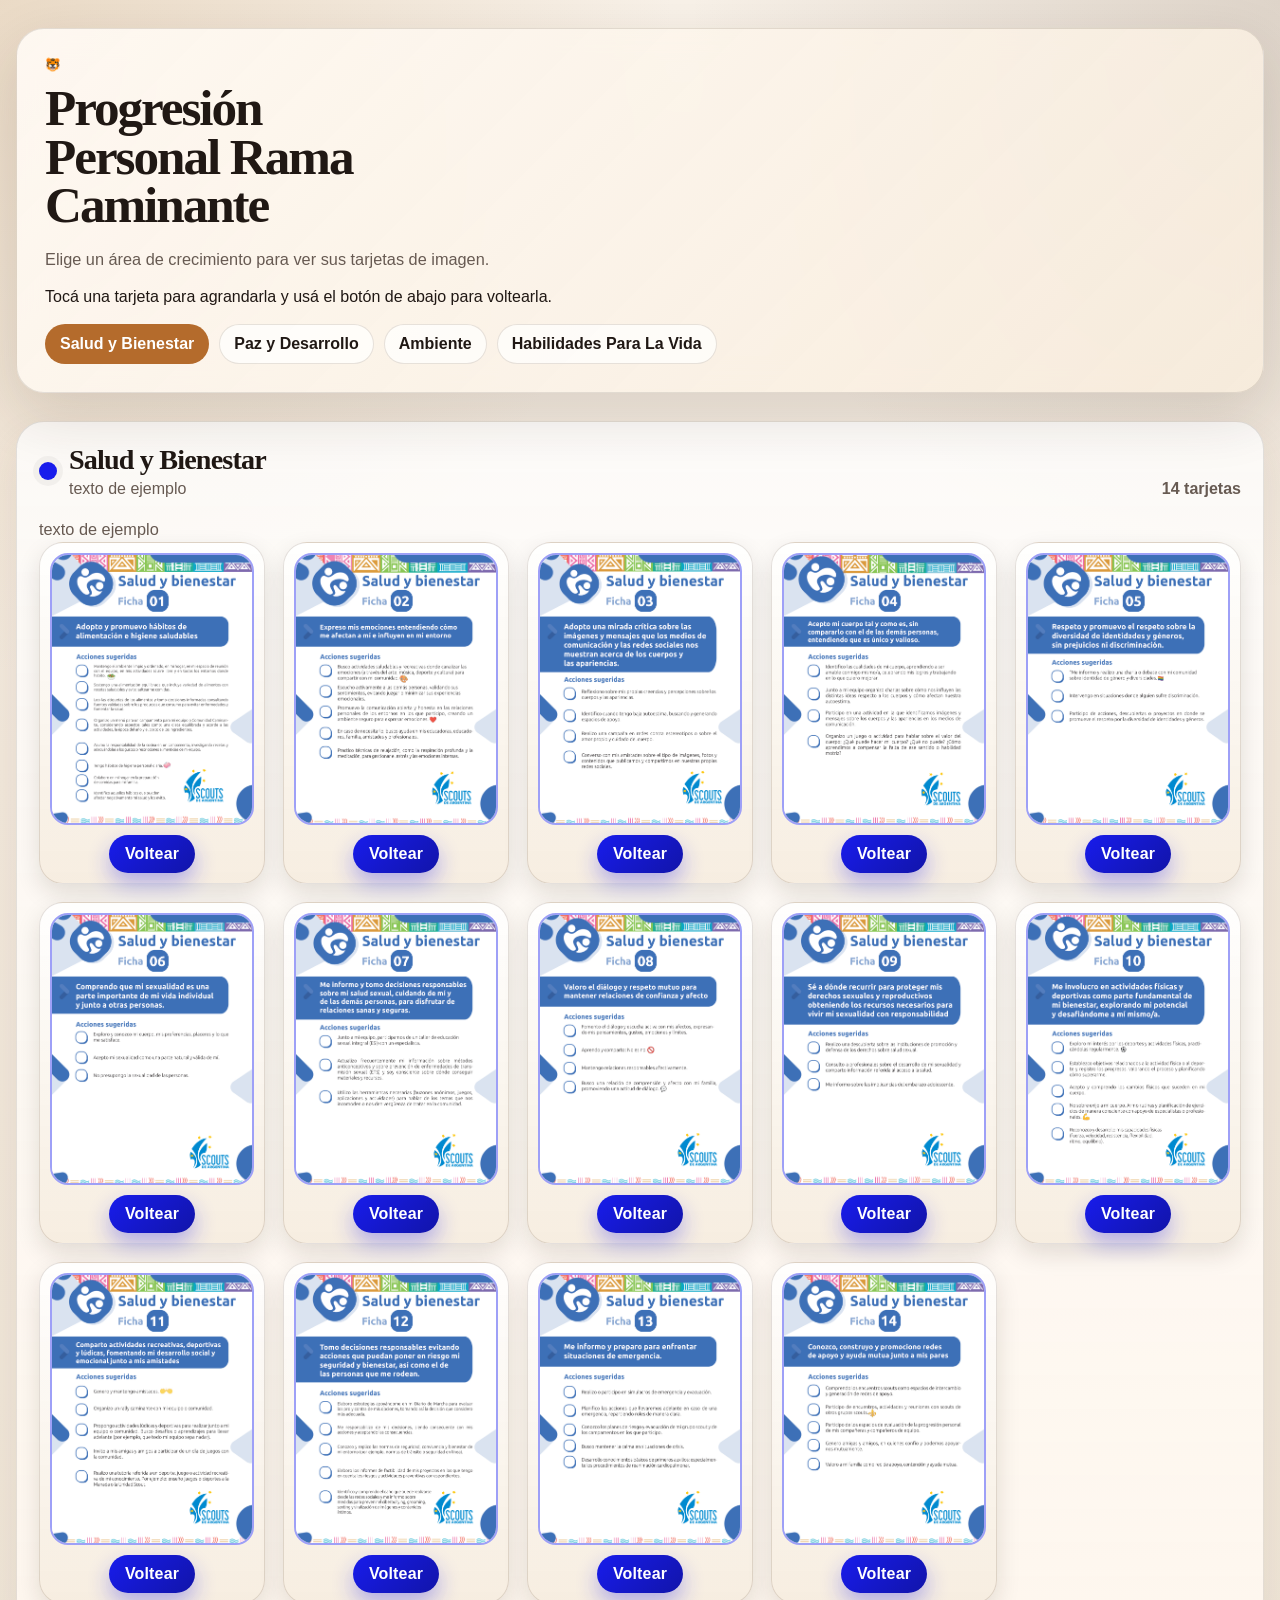
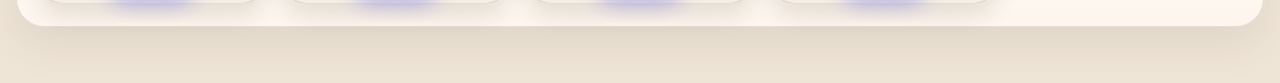
==== index.html @ 853410f5 "Version 1.0" ====
<!DOCTYPE html>
<html lang="es">
<head>
    <link rel="shortcut icon" href="bruja.ico">
    <meta charset="UTF-8">
    <meta name="viewport" content="width=device-width, initial-scale=1.0">
    <title>Tarjetas de Progresión</title>
    <link rel="stylesheet" href="styles.css">
</head>
<body>
    <div class="page-shell">
        <header class="hero">
            <div class="hero-copy">
                <p class="eyebrow">🐯</p>
                <h1>Progresión Personal Rama Caminante</h1>
                <p class="hero-text">
                    Elige un área de crecimiento para ver sus tarjetas de imagen.
                <p>    Tocá una tarjeta para agrandarla y usá el botón de abajo para voltearla.
                </p>
                <div class="filter-bar" id="categoryFilters" aria-label="Filtros por categoría">

                </div>
            </div>
        </header>

        <main id="categories" class="categories-grid" aria-label="Tarjetas por categoría">

        </main>
    </div>

    <div id="fullscreenBackdrop" class="fullscreen-backdrop" hidden></div>

    <script src="app.js"></script>
</body>
</html>
---- styles.css ----
:root {
  color-scheme: light;
  --bg: #6596f0;
  --bg-accent: #262ea3;
  --surface: rgba(255, 251, 246, 0.88);
  --surface-strong: #fffaf3;
  --text: #201814;
  --muted: #675a52;
  --border: rgba(47, 33, 25, 0.12);
  --shadow: 0 22px 60px rgba(53, 35, 23, 0.14);
  --radius-xl: 28px;
  --radius-lg: 22px;
  --radius-md: 16px;
  --page-width: 1320px;
}

* {
  box-sizing: border-box;
}

html {
  scroll-behavior: smooth;
}

body {
  margin: 0;
  min-height: 100vh;
  color: var(--text);
  font-family: "Trebuchet MS", "Segoe UI", sans-serif;
  background:
    radial-gradient(circle at top left, rgba(186, 138, 78, 0.22), transparent 32%),
    radial-gradient(circle at top right, rgba(104, 80, 60, 0.18), transparent 28%),
    linear-gradient(180deg, #f8f1e8 0%, #f2e8dc 45%, #efe5d7 100%);
}

body.has-fullscreen-card {
  overflow: hidden;
}

body::before {
  content: "";
  position: fixed;
  inset: 0;
  pointer-events: none;
  background-image: linear-gradient(rgba(255, 255, 255, 0.12) 1px, transparent 1px), linear-gradient(90deg, rgba(255, 255, 255, 0.12) 1px, transparent 1px);
  background-size: 40px 40px;
  mask-image: linear-gradient(180deg, rgba(0, 0, 0, 0.18), transparent 80%);
  opacity: 0.5;
}

.page-shell {
  width: min(var(--page-width), calc(100% - 32px));
  margin: 0 auto;
  padding: 28px 0 56px;
}

.hero {
  display: grid;
  grid-template-columns: 1fr;
  gap: 24px;
  align-items: start;
  padding: 28px;
  border: 1px solid var(--border);
  border-radius: var(--radius-xl);
  background: linear-gradient(135deg, rgba(255, 250, 244, 0.92), rgba(248, 236, 220, 0.84));
  box-shadow: var(--shadow);
  backdrop-filter: blur(14px);
}

.eyebrow {
  margin: 0 0 12px;
  text-transform: uppercase;
  letter-spacing: 0.18em;
  font-size: 0.78rem;
  color: #7b5b35;
  font-weight: 700;
}

.hero h1 {
  margin: 0;
  max-width: 14ch;
  font-family: "Georgia", "Times New Roman", serif;
  font-size: clamp(2.3rem, 4vw, 4.7rem);
  line-height: 0.95;
  letter-spacing: -0.04em;
}

.hero-text {
  max-width: 60ch;
  margin: 16px 0 0;
  color: var(--muted);
  font-size: 1.02rem;
  line-height: 1.6;
}

.filter-bar {
  display: flex;
  flex-wrap: wrap;
  gap: 10px;
  margin-top: 18px;
}

.filter-button {
  appearance: none;
  border: 1px solid rgba(86, 56, 31, 0.14);
  background: rgba(255, 255, 255, 0.72);
  color: var(--text);
  border-radius: 999px;
  padding: 10px 14px;
  font: inherit;
  font-weight: 700;
  cursor: pointer;
  transition: transform 0.18s ease, background 0.18s ease, color 0.18s ease, box-shadow 0.18s ease;
}

.filter-button:hover,
.filter-button:focus-visible {
  transform: translateY(-1px);
  box-shadow: 0 10px 20px rgba(68, 44, 24, 0.08);
}

.filter-button.is-active {
  background: var(--accent, #b46b2c);
  color: #fff;
  border-color: transparent;
}

.hero-stats {
  display: grid;
  grid-template-columns: repeat(3, minmax(0, 1fr));
  gap: 12px;
}

.hero-stats article {
  padding: 16px 14px;
  border-radius: var(--radius-md);
  background: rgba(255, 255, 255, 0.72);
  border: 1px solid rgba(80, 53, 31, 0.1);
  text-align: center;
}

.hero-stats strong {
  display: block;
  font-size: clamp(1.4rem, 2.2vw, 2.3rem);
  line-height: 1;
}

.hero-stats span {
  display: block;
  margin-top: 6px;
  color: var(--muted);
  font-size: 0.92rem;
}

.categories-grid {
  display: grid;
  gap: 24px;
  margin-top: 28px;
}

.category {
  padding: 22px;
  border-radius: var(--radius-xl);
  border: 1px solid var(--border);
  background: linear-gradient(180deg, rgba(255, 255, 255, 0.78), rgba(255, 248, 240, 0.92));
  box-shadow: 0 18px 42px rgba(83, 54, 31, 0.09);
}

.category[hidden] {
  display: none;
}

.category-header {
  display: flex;
  justify-content: space-between;
  align-items: end;
  gap: 18px;
  margin-bottom: 18px;
}

.category-title {
  display: flex;
  align-items: center;
  gap: 12px;
}

.category-title h2 {
  margin: 0;
  font-family: "Georgia", "Times New Roman", serif;
  font-size: clamp(1.5rem, 2.2vw, 2.2rem);
  letter-spacing: -0.03em;
}

.category-title p {
  margin: 4px 0 0;
  color: var(--muted);
}

.category-badge {
  width: 18px;
  height: 18px;
  border-radius: 50%;
  flex: none;
  box-shadow: 0 0 0 6px rgba(0, 0, 0, 0.04);
}

.category-count {
  margin: 0;
  color: var(--muted);
  font-weight: 700;
}

.cards {
  display: grid;
  grid-template-columns: repeat(5, minmax(0, 1fr));
  gap: 18px;
}

.card-wrap {
  position: relative;
  display: flex;
  flex-direction: column;
  gap: 10px;
  padding: 10px;
  border-radius: 24px;
  background: linear-gradient(180deg, rgba(255, 255, 255, 0.86), rgba(246, 236, 223, 0.92));
  border: 1px solid rgba(73, 47, 27, 0.15);
  box-shadow: 0 10px 24px rgba(35, 21, 12, 0.12);
  transform-origin: center;
  transition: transform 0.25s ease, box-shadow 0.25s ease;
}

.card-wrap.is-expanded {
  transform: scale(1.07);
  z-index: 12;
  box-shadow: 0 22px 36px rgba(38, 23, 14, 0.2);
}

.card-wrap.is-fullscreen {
  position: fixed;
  inset: 14px;
  margin: auto;
  width: min(92vw, calc(94vh * var(--media-ratio, 0.75)));
  height: min(94vh, calc(92vw / var(--media-ratio, 0.75)));
  z-index: 1100;
  display: grid;
  grid-template-rows: 1fr auto;
  gap: 14px;
  padding: 14px;
  border-radius: 28px;
  background: rgba(250, 244, 236, 0.98);
  box-shadow: 0 30px 70px rgba(0, 0, 0, 0.38);
}

.card-wrap.is-fullscreen .card-visual {
  height: 100%;
}

.card-visual {
  appearance: none;
  border: 0;
  background: transparent;
  padding: 0;
  border-radius: 18px;
  cursor: pointer;
  perspective: 1000px;
}

.card-3d {
  position: relative;
  width: 100%;
  aspect-ratio: 3 / 4;
  border-radius: 18px;
  transform-style: preserve-3d;
  transition: transform 0.6s ease;
}

.card-wrap.is-flipped .card-3d {
  transform: rotateY(180deg);
}

.card-face {
  position: absolute;
  inset: 0;
  border-radius: 18px;
  backface-visibility: hidden;
  overflow: hidden;
  border: 2px solid color-mix(in srgb, var(--accent) 42%, white);
}

.card-face img {
  width: 100%;
  height: 100%;
  object-fit: cover;
  display: block;
}

.card-wrap.is-fullscreen .card-3d {
  height: 100%;
  aspect-ratio: auto;
}

.card-wrap.is-fullscreen .card-face img {
  object-fit: contain;
  background: transparent;
}

.card-back {
  transform: rotateY(180deg);
}

.card-footer {
  display: flex;
  justify-content: center;
}

.flip-button {
  appearance: none;
  border: none;
  cursor: pointer;
  padding: 10px 16px;
  border-radius: 999px;
  color: #fff;
  background: linear-gradient(135deg, var(--accent), color-mix(in srgb, var(--accent) 72%, black));
  box-shadow: 0 10px 22px color-mix(in srgb, var(--accent) 32%, transparent);
  font: inherit;
  font-weight: 700;
  letter-spacing: 0.01em;
  transition: transform 0.18s ease, box-shadow 0.18s ease, filter 0.18s ease;
}

.flip-button:hover,
.flip-button:focus-visible {
  transform: translateY(-2px);
  filter: brightness(1.04);
  box-shadow: 0 14px 26px color-mix(in srgb, var(--accent) 34%, transparent);
}

.flip-button:focus-visible,
.card-visual:focus-visible {
  outline: 3px solid color-mix(in srgb, var(--accent) 28%, white);
  outline-offset: 3px;
}

.fullscreen-backdrop {
  position: fixed;
  inset: 0;
  z-index: 1000;
  background: rgba(14, 11, 9, 0.72);
  backdrop-filter: blur(4px);
}

@media (max-width: 1100px) {
  .cards {
    grid-template-columns: repeat(3, minmax(0, 1fr));
  }
}

@media (max-width: 720px) {
  .page-shell {
    width: min(100% - 20px, var(--page-width));
    padding-top: 16px;
  }

  .hero,
  .category {
    padding: 18px;
  }

  .filter-bar {
    flex-direction: column;
  }

  .filter-button {
    width: 100%;
  }

  .category-header {
    flex-direction: column;
    align-items: start;
  }

  .cards {
    grid-template-columns: repeat(2, minmax(0, 1fr));
  }

  .card-wrap.is-fullscreen {
    inset: 8px;
    width: min(96vw, calc(97vh * var(--media-ratio, 0.75)));
    height: min(97vh, calc(96vw / var(--media-ratio, 0.75)));
  }
}

@media (max-width: 520px) {
  .cards {
    grid-template-columns: 1fr;
  }

  .card-wrap.is-fullscreen {
    inset: 4px;
    width: min(98vw, calc(98vh * var(--media-ratio, 0.75)));
    height: min(98vh, calc(98vw / var(--media-ratio, 0.75)));
  }
}
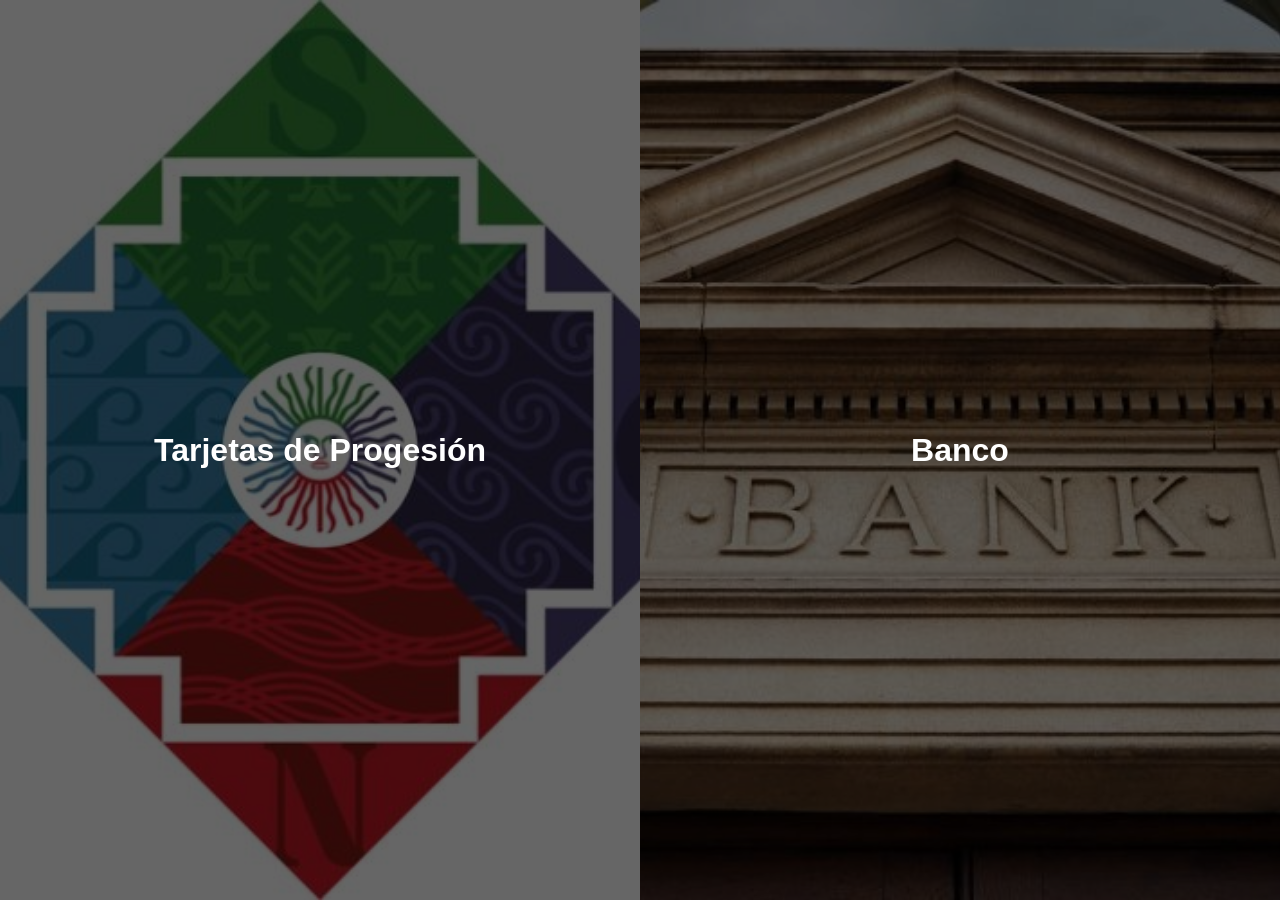
==== commit 816e9c3e: "Version 2.0" ====
--- a/index.html
+++ b/index.html
@@ -1,35 +1,96 @@
 <!DOCTYPE html>
 <html lang="es">
 <head>
-    <link rel="shortcut icon" href="bruja.ico">
+     <link rel="shortcut icon" href="bruja.ico">
     <meta charset="UTF-8">
     <meta name="viewport" content="width=device-width, initial-scale=1.0">
-    <title>Tarjetas de Progresión</title>
-    <link rel="stylesheet" href="styles.css">
+    <title>Página de Inicio</title>
+    <style>
+        body {
+            margin: 0;
+            padding: 0;
+            height: 100vh;
+            background-color: white;
+            display: flex;
+            justify-content: center;
+            align-items: center;
+        }
+        .container {
+            display: flex;
+            width: 100%;
+            height: 100%;
+            flex-direction: row;
+        }
+        a {
+            text-decoration: none;
+            flex: 1;
+            display: flex;
+        }
+        .button {
+            display: flex;
+            justify-content: center;
+            align-items: center;
+            font-size: 2rem;
+            font-family: 'Segoe UI', Tahoma, Geneva, Verdana, sans-serif;
+            font-weight: bold;
+            color: white;
+            text-decoration: none;
+            border: none;
+            cursor: pointer;
+            position: relative;
+            z-index: 1;
+            width: 100%;
+            height: 100%;
+        }
+        .blue {
+            
+        }
+        .red {
+            
+        }
+        .button.blue::before {
+            content: '';
+            position: absolute;
+            top: 0;
+            left: 0;
+            right: 0;
+            bottom: 0;
+            background-image: url('Sprites/logosprogre.jpg');
+            background-size: cover;
+            background-position: center;
+            filter: brightness(0.4);
+            z-index: -1;
+        }
+        .button.red::before {
+            content: '';
+            position: absolute;
+            top: 0;
+            left: 0;
+            right: 0;
+            bottom: 0;
+            background-image: url('Sprites/banco.jpg');
+            background-size: cover;
+            background-position: center;
+            filter: brightness(0.4);
+            z-index: -1;
+        }
+        .button:hover::before {
+            filter: brightness(0.6);
+        }
+        @media (max-width: 768px) {
+            .container {
+                flex-direction: column;
+            }
+            .button {
+                height: 50vh;
+            }
+        }
+    </style>
 </head>
 <body>
-    <div class="page-shell">
-        <header class="hero">
-            <div class="hero-copy">
-                <p class="eyebrow">🐯</p>
-                <h1>Progresión Personal Rama Caminante</h1>
-                <p class="hero-text">
-                    Elige un área de crecimiento para ver sus tarjetas de imagen.
-                <p>    Tocá una tarjeta para agrandarla y usá el botón de abajo para voltearla.
-                </p>
-                <div class="filter-bar" id="categoryFilters" aria-label="Filtros por categoría">
-
-                </div>
-            </div>
-        </header>
-
-        <main id="categories" class="categories-grid" aria-label="Tarjetas por categoría">
-
-        </main>
+    <div class="container">
+        <a href="inicio.html"><button class="button blue">Tarjetas de Progesión</button></a>
+        <a href="Banco.html"><button class="button red">Banco</button></a>
     </div>
-
-    <div id="fullscreenBackdrop" class="fullscreen-backdrop" hidden></div>
-
-    <script src="app.js"></script>
 </body>
 </html>
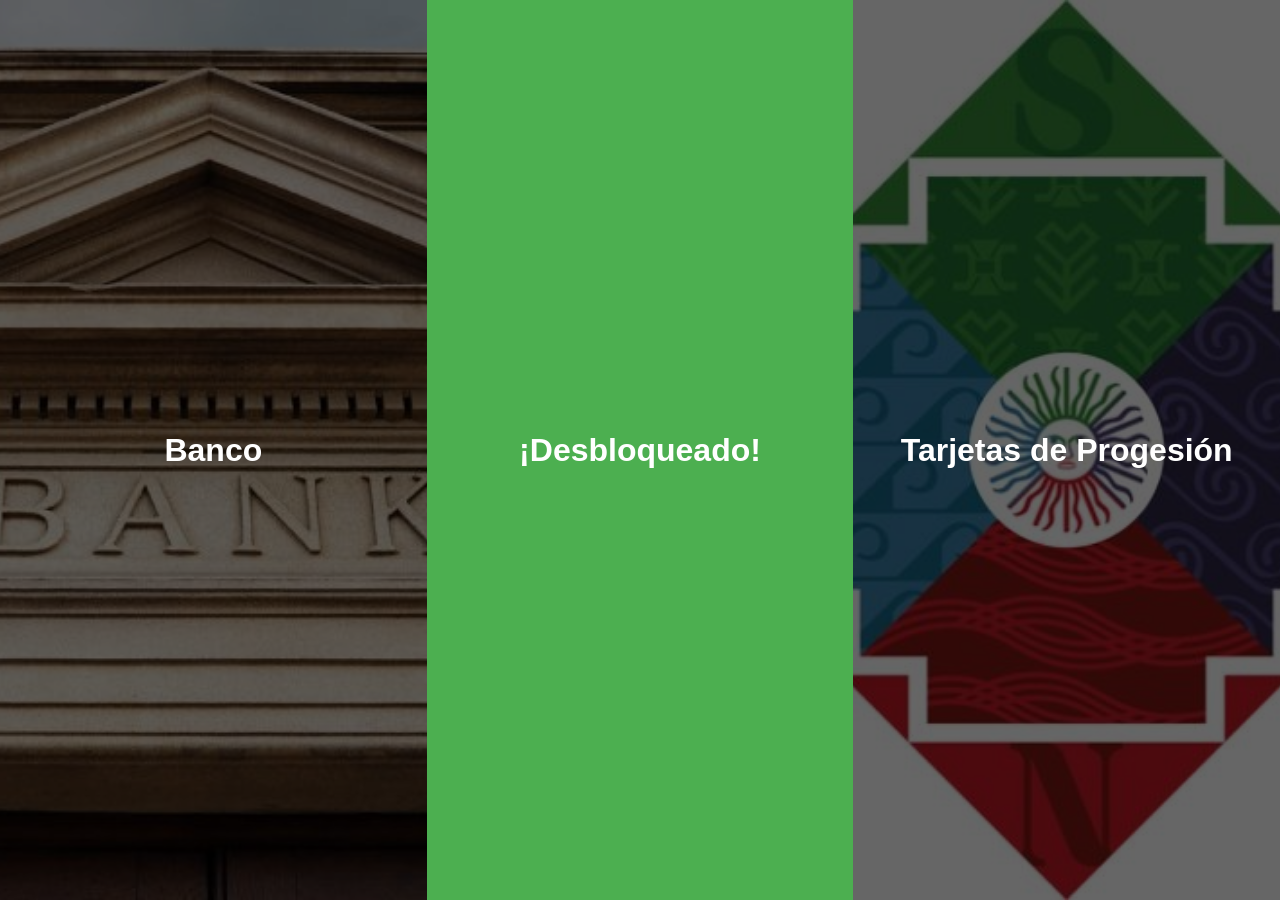
==== commit 69ed5d83: "feat: cuenta regresiva" ====
--- a/index.html
+++ b/index.html
@@ -77,6 +77,26 @@
         .button:hover::before {
             filter: brightness(0.6);
         }
+        .green {
+            background-color: #4CAF50;
+        }
+        .button.green::before {
+            content: '';
+            position: absolute;
+            top: 0;
+            left: 0;
+            right: 0;
+            bottom: 0;
+            background-color: #4CAF50;
+            z-index: -1;
+        }
+        .button:disabled {
+            opacity: 0.6;
+            cursor: not-allowed;
+        }
+        .button:disabled:hover::before {
+            filter: brightness(0.4);
+        }
         @media (max-width: 768px) {
             .container {
                 flex-direction: column;
@@ -89,8 +109,37 @@
 </head>
 <body>
     <div class="container">
+        
+        <a href="Banco.html"><button class="button red">Banco</button></a>
+        <a href=""><button class="button green" id="unblockBtn" disabled>???</button></a>
         <a href="inicio.html"><button class="button blue">Tarjetas de Progesión</button></a>
-        <a href="Banco.html"><button class="button red">Banco</button></a>
     </div>
-</body>
+
+    <script>
+        function actualizarTemporizador() {
+            const botton = document.getElementById('unblockBtn');
+            const ahora = new Date();
+            const desbloqueo = new Date(2026, 6, 4, 0, 0, 0); // 4 de julio de 2026
+            
+            if (ahora >= desbloqueo) {
+                // La fecha ha llegado, desbloquear el botón
+                botton.disabled = false;
+                botton.textContent = '¡Desbloqueado!';
+                botton.parentElement.href = '#'; // Cambiar href según sea necesario
+            } else {
+                // Calcular tiempo restante
+                const diferencia = desbloqueo - ahora;
+                const dias = Math.floor(diferencia / (1000 * 60 * 60 * 24));
+                const horas = Math.floor((diferencia % (1000 * 60 * 60 * 24)) / (1000 * 60 * 60));
+                const minutos = Math.floor((diferencia % (1000 * 60 * 60)) / (1000 * 60));
+                const segundos = Math.floor((diferencia % (1000 * 60)) / 1000);
+                
+                botton.textContent = `${dias}d ${horas}h ${minutos}m ${segundos}s`;
+            }
+        }
+        
+        // Actualizar inmediatamente y luego cada segundo
+        actualizarTemporizador();
+        setInterval(actualizarTemporizador, 1000);
+    </script>
 </html>
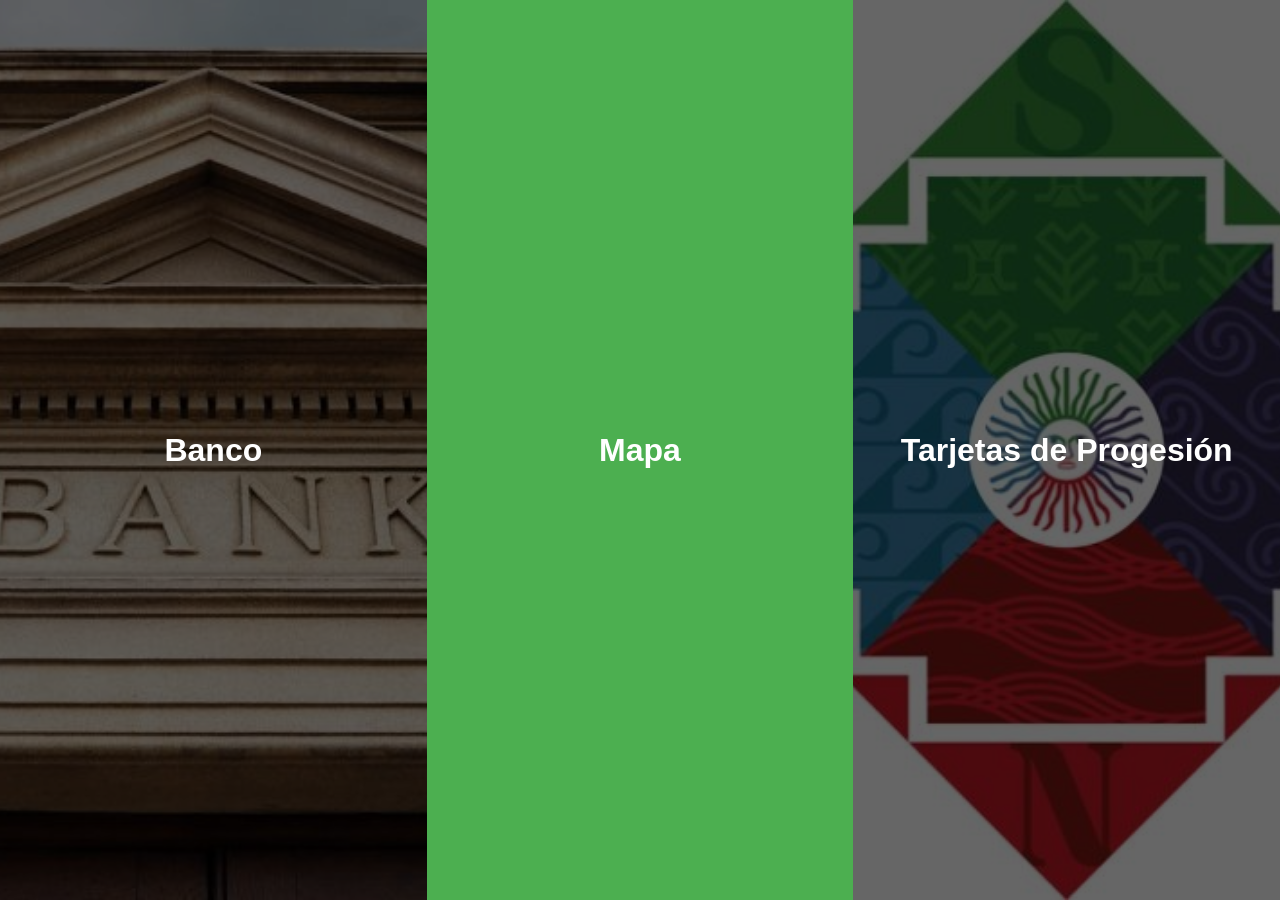
==== commit 77a5f210: "Cambio nombre boton" ====
--- a/index.html
+++ b/index.html
@@ -111,7 +111,7 @@
     <div class="container">
         
         <a href="Banco.html"><button class="button red">Banco</button></a>
-        <a href=""><button class="button green" id="unblockBtn" disabled>???</button></a>
+        <a href=""><button class="button green" id="unblockBtn" disabled>Mapa</button></a>
         <a href="inicio.html"><button class="button blue">Tarjetas de Progesión</button></a>
     </div>
 
@@ -124,7 +124,7 @@
             if (ahora >= desbloqueo) {
                 // La fecha ha llegado, desbloquear el botón
                 botton.disabled = false;
-                botton.textContent = '¡Desbloqueado!';
+                botton.textContent = 'Mapa';
                 botton.parentElement.href = '#'; // Cambiar href según sea necesario
             } else {
                 // Calcular tiempo restante
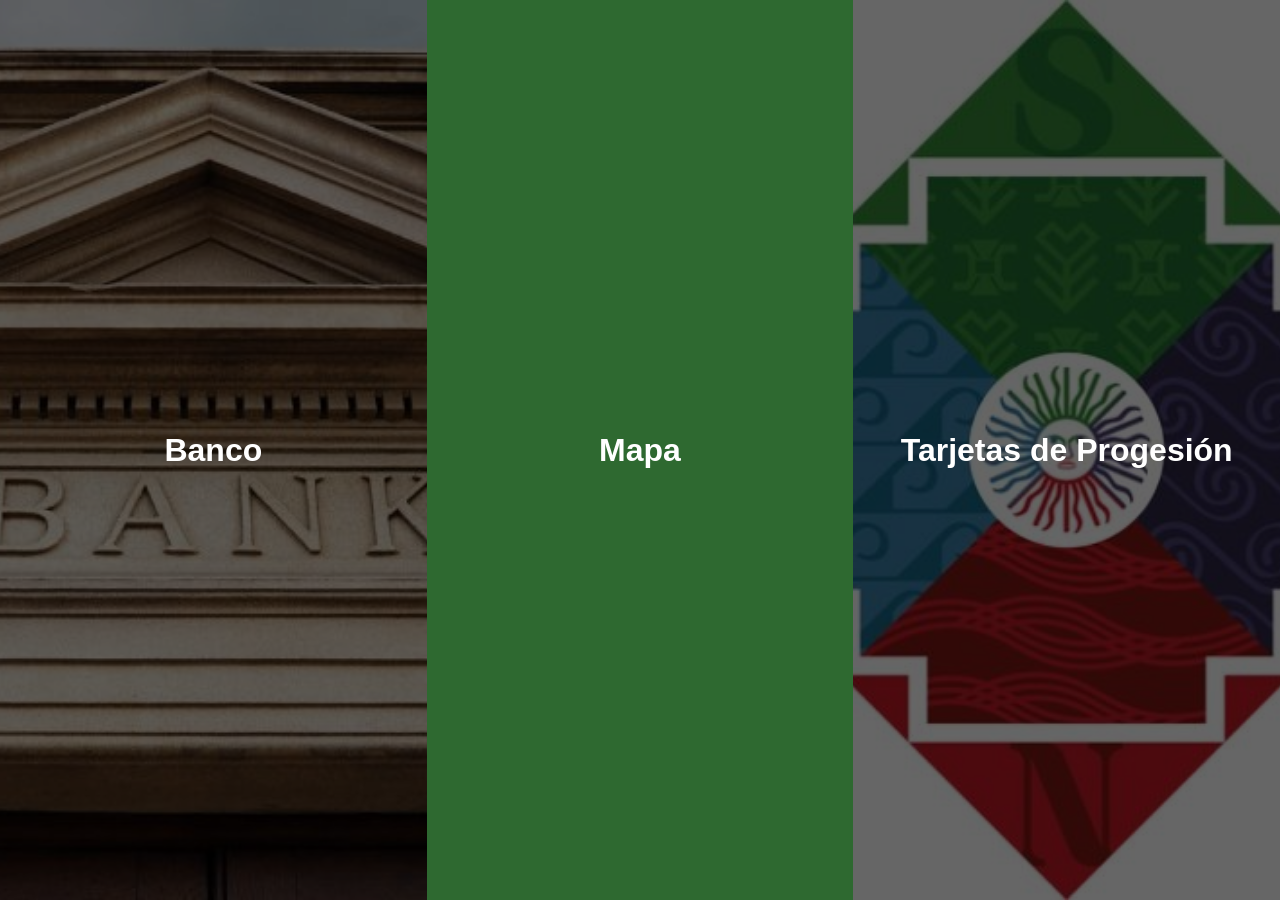
==== commit 01706d90: "casi listo" ====
--- a/index.html
+++ b/index.html
@@ -90,6 +90,12 @@
             background-color: #4CAF50;
             z-index: -1;
         }
+        .button.green.unlocked::before {
+            background-image: url('Sprites/anillio.png');
+            background-size: cover;
+            background-position: center;
+            filter: brightness(0.6);
+        }
         .button:disabled {
             opacity: 0.6;
             cursor: not-allowed;
@@ -111,7 +117,7 @@
     <div class="container">
         
         <a href="Banco.html"><button class="button red">Banco</button></a>
-        <a href=""><button class="button green" id="unblockBtn" disabled>Mapa</button></a>
+        <a href="mapa.html"><button class="button green" id="unblockBtn" disabled>Mapa</button></a>
         <a href="inicio.html"><button class="button blue">Tarjetas de Progesión</button></a>
     </div>
 
@@ -125,8 +131,10 @@
                 // La fecha ha llegado, desbloquear el botón
                 botton.disabled = false;
                 botton.textContent = 'Mapa';
-                botton.parentElement.href = '#'; // Cambiar href según sea necesario
+                botton.classList.add('unlocked');
+               // Cambiar href según sea necesario
             } else {
+                botton.classList.remove('unlocked');
                 // Calcular tiempo restante
                 const diferencia = desbloqueo - ahora;
                 const dias = Math.floor(diferencia / (1000 * 60 * 60 * 24));
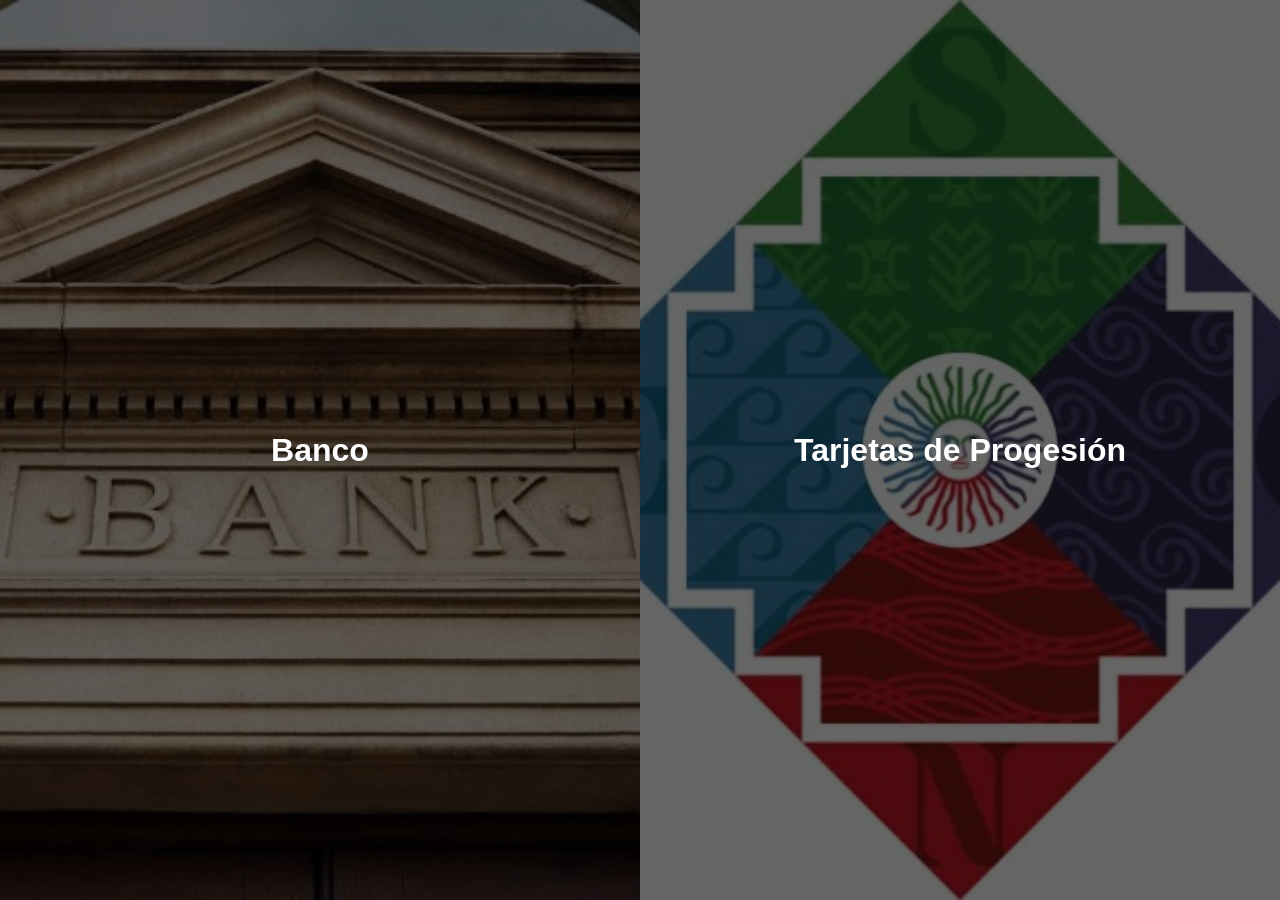
==== commit cbe0a35f: "bye map" ====
--- a/index.html
+++ b/index.html
@@ -117,15 +117,15 @@
     <div class="container">
         
         <a href="Banco.html"><button class="button red">Banco</button></a>
-        <a href="mapa.html"><button class="button green" id="unblockBtn" disabled>Mapa</button></a>
-        <a href="inicio.html"><button class="button blue">Tarjetas de Progesión</button></a>
+        <!--<a href="mapa.html"><button class="button green" id="unblockBtn" disabled>Mapa</button></a>
+    --><a href="inicio.html"><button class="button blue">Tarjetas de Progesión</button></a>
     </div>
 
     <script>
         function actualizarTemporizador() {
             const botton = document.getElementById('unblockBtn');
             const ahora = new Date();
-            const desbloqueo = new Date(2026, 6, 4, 0, 0, 0); // 4 de julio de 2026
+            const desbloqueo = new Date(2026, 6, 5, 0, 0, 0); // 4 de julio de 2026
             
             if (ahora >= desbloqueo) {
                 // La fecha ha llegado, desbloquear el botón
